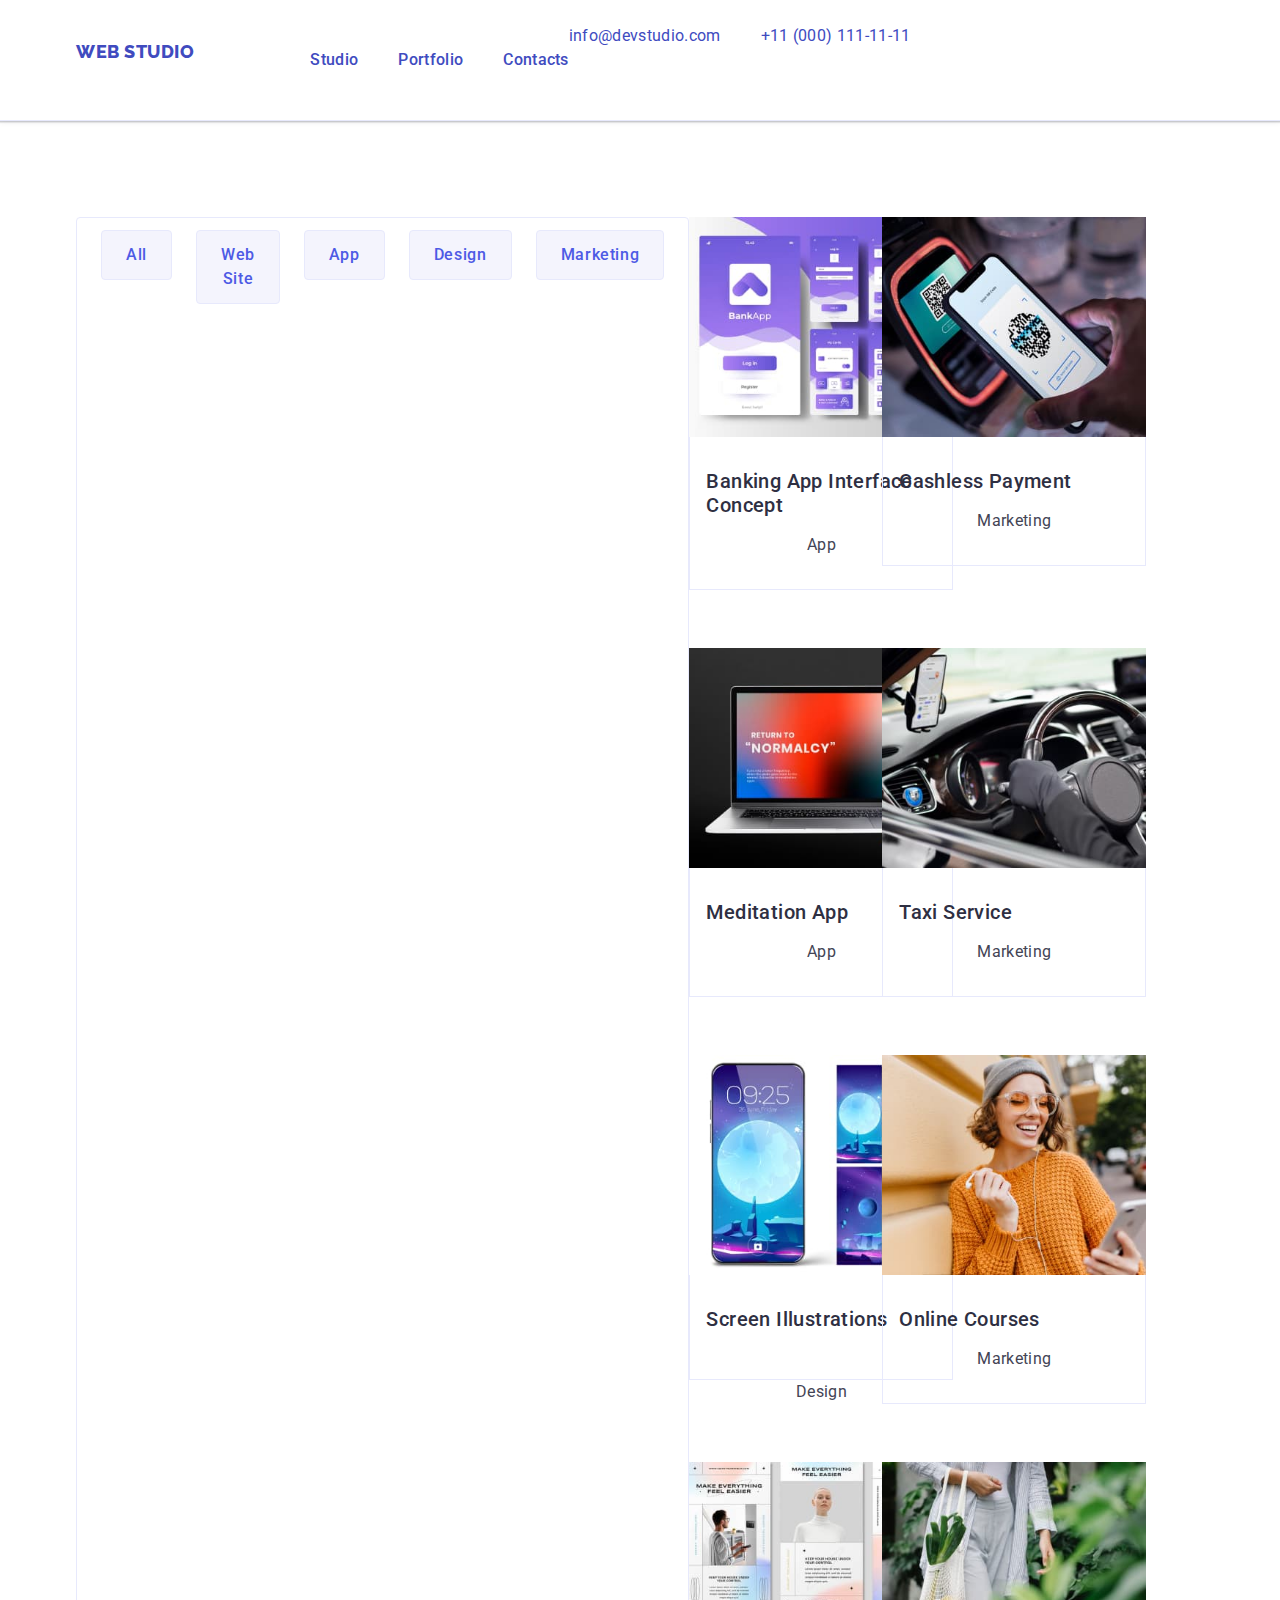
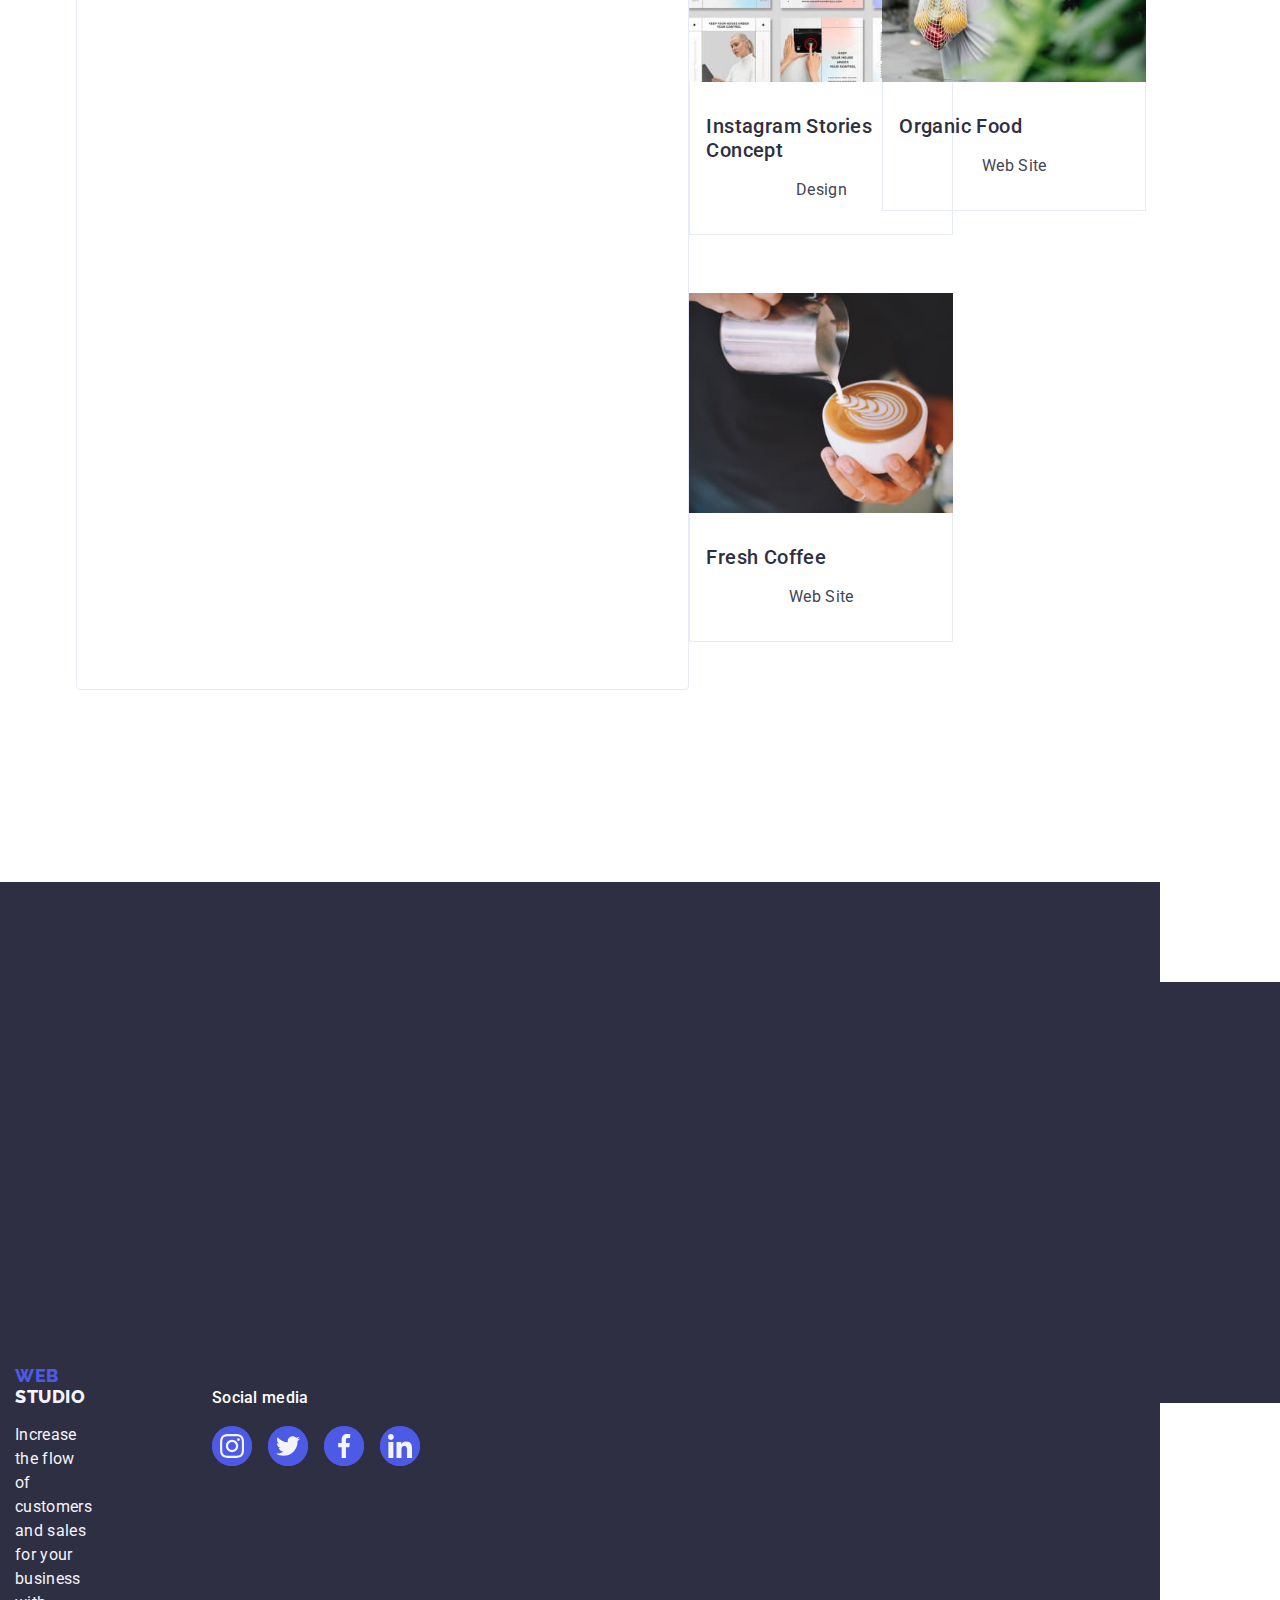
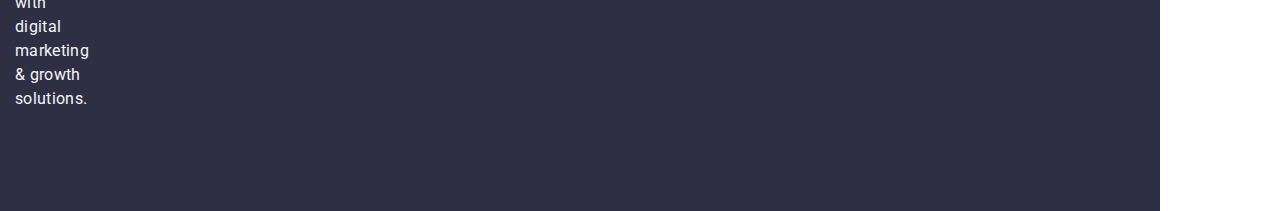
==== portfolio.html @ 8ca0eaad "save1" ====
<!DOCTYPE html>
<html lang="en">
  <head>
    <meta charset="UTF-8" />
    <meta name="viewport" content="width=device-width, initial-scale=1.0" />
    <link
      rel="stylesheet"
      href="https://cdnjs.cloudflare.com/ajax/libs/modern-normalize/2.0.0/modern-normalize.min.css"
      integrity="sha512-4xo8blKMVCiXpTaLzQSLSw3KFOVPWhm/TRtuPVc4WG6kUgjH6J03IBuG7JZPkcWMxJ5huwaBpOpnwYElP/m6wg=="
      crossorigin="anonymous"
      referrerpolicy="no-referrer"
    />
    <link rel="preconnect" href="https://fonts.googleapis.com" />
    <link rel="preconnect" href="https://fonts.gstatic.com" crossorigin />
    <link
      href="https://fonts.googleapis.com/css2?family=Raleway:wght@700&family=Roboto:wght@400;500;700;900&display=swap"
      rel="stylesheet"
    />
    <link rel="stylesheet" href="./css/styles.css" />
    <title>Portfolio</title>
  </head>
  <body>
    <header class="hero-header">
      <div class="container">
        <!-- Top line -->
        <!-- Menu nav -->
        <nav class="hero-link">
          <!-- Logo -->
          <a class="link logo logo-blue hero-top-line" href="./portfolio.html"
            >Web <span class="link logo-header">Studio</span></a
          >
          <ul class="list hero-link">
            <li><a class="link nav" href="./index.html">Studio</a></li>
            <li><a class="link nav" href="./portfolio.html">Portfolio</a></li>
            <li><a class="link nav" href="">Contacts</a></li>
          </ul>
        </nav>
        <!-- contacts -->
        <address class="font">
          <ul class="list hero-link">
            <li>
              <a class="link adress" href="mailto:info@devstudio.com"
                >info@devstudio.com</a
              >
            </li>
            <li>
              <a class="link adress" href="tel:+110001111111"
                >+11 (000) 111-11-11</a
              >
            </li>
          </ul>
        </address>
      </div>
    </header>

    <main>
      <section class="section-portfolio">
        <div class="container">
          <h1 class="title-web-studio visually-hidden">Portfolio</h1>
          <ul class="list buttons-list">
            <li>
              <button class="button" type="button">All</button>
            </li>
            <li>
              <button class="button" type="button">Web Site</button>
            </li>
            <li>
              <button class="button" type="button">App</button>
            </li>
            <li>
              <button class="button" type="button">Design</button>
            </li>
            <li>
              <button class="button" type="button">Marketing</button>
            </li>
          </ul>
          <ul class="list card-set">
            <!-- Row 1 -->
            <li class="item">
              <a href="" class="link portfolio-image">
                <div class="image-blue">
                  <img
                    class="portfolio-image"
                    src="./images/a1.jpg"
                    alt="projectcard1"
                    width="360"
                  />
                  <p class="blue-text">
                    14 Stylish and User-Friendly App Design Concepts · Task
                    Manager App · Calorie Tracker App · Exotic Fruit Ecommerce
                    App · Cloud Storage App
                  </p>
                </div>
                <div class="div-two">
                  <h2 class="title-two image-description">
                    Banking App Interface Concept
                  </h2>
                  <p class="p-body">App</p>
                </div>
              </a>
            </li>
            <li class="item">
              <a href="" class="link portfolio-image">
                <div class="image-blue">
                  <img
                    class="portfolio-image"
                    src="./images/a2.jpg"
                    alt="projectcard1"
                    width="360"
                  />
                  <p class="blue-text">
                    14 Stylish and User-Friendly App Design Concepts · Task
                    Manager App · Calorie Tracker App · Exotic Fruit Ecommerce
                    App · Cloud Storage App
                  </p>
                </div>
                <div class="div-two">
                  <h2 class="title-two image-description">Cashless Payment</h2>
                  <p class="p-body">Marketing</p>
                </div>
              </a>
            </li>
            <li class="item">
              <a href="" class="link portfolio-image">
                <div class="image-blue">
                  <img
                    class="portfolio-image"
                    src="./images/a3.jpg"
                    alt="projectcard1"
                    width="360"
                  />
                  <p class="blue-text">
                    14 Stylish and User-Friendly App Design Concepts · Task
                    Manager App · Calorie Tracker App · Exotic Fruit Ecommerce
                    App · Cloud Storage App
                  </p>
                </div>

                <div class="div-two">
                  <h2 class="title-two image-description">Meditation App</h2>
                  <p class="p-body">App</p>
                </div>
              </a>
            </li>
            <!-- Row 2 -->
            <li class="item">
              <a href="" class="link portfolio-image">
                <div class="image-blue">
                  <img
                    class="portfolio-image"
                    src="./images/a4.jpg"
                    alt="projectcard1"
                    width="360"
                  />
                  <p class="blue-text">
                    14 Stylish and User-Friendly App Design Concepts · Task
                    Manager App · Calorie Tracker App · Exotic Fruit Ecommerce
                    App · Cloud Storage App
                  </p>
                </div>
                <div class="div-two">
                  <h2 class="title-two image-description">Taxi Service</h2>
                  <p class="p-body">Marketing</p>
                </div>
              </a>
            </li>
            <li class="item">
              <a href="" class="link portfolio-image">
                <div class="image-blue">
                  <img
                    class="portfolio-image"
                    src="./images/a5.jpg"
                    alt="projectcard1"
                    width="360"
                  />
                  <p class="blue-text">
                    14 Stylish and User-Friendly App Design Concepts · Task
                    Manager App · Calorie Tracker App · Exotic Fruit Ecommerce
                    App · Cloud Storage App
                  </p>
                </div>
                <div class="div-two">
                  <h2 class="title-two image-description">
                    Screen Illustrations
                  </h2>
                </div>

                <p class="p-body">Design</p>
              </a>
            </li>
            <li class="item">
              <a href="" class="link portfolio-image">
                <div class="image-blue">
                  <img
                    class="portfolio-image"
                    src="./images/a6.jpg"
                    alt="projectcard1"
                    width="360"
                  />
                  <p class="blue-text">
                    14 Stylish and User-Friendly App Design Concepts · Task
                    Manager App · Calorie Tracker App · Exotic Fruit Ecommerce
                    App · Cloud Storage App
                  </p>
                </div>
                <div class="div-two">
                  <h2 class="title-two image-description">Online Courses</h2>
                  <p class="p-body">Marketing</p>
                </div>
              </a>
            </li>
            <!-- Row 3 -->
            <li class="item">
              <a href="" class="link portfolio-image">
                <div class="image-blue">
                  <img
                    class="portfolio-image"
                    src="./images/a7.jpg"
                    alt="projectcard1"
                    width="360"
                  />
                  <p class="blue-text">
                    14 Stylish and User-Friendly App Design Concepts · Task
                    Manager App · Calorie Tracker App · Exotic Fruit Ecommerce
                    App · Cloud Storage App
                  </p>
                </div>
                <div class="div-two">
                  <h2 class="title-two image-description">
                    Instagram Stories Concept
                  </h2>
                  <p class="p-body">Design</p>
                </div>
              </a>
            </li>
            <li class="item">
              <a href="" class="link portfolio-image">
                <div class="image-blue">
                  <img
                    class="portfolio-image"
                    src="./images/a8.jpg"
                    alt="projectcard1"
                    width="360"
                  />
                  <p class="blue-text">
                    14 Stylish and User-Friendly App Design Concepts · Task
                    Manager App · Calorie Tracker App · Exotic Fruit Ecommerce
                    App · Cloud Storage App
                  </p>
                </div>
                <div class="div-two">
                  <h2 class="title-two image-description">Organic Food</h2>
                  <p class="p-body">Web Site</p>
                </div>
              </a>
            </li>
            <li class="item">
              <a href="" class="link portfolio-image">
                <div class="image-blue">
                  <img
                    class="portfolio-image"
                    src="./images/a9.jpg"
                    alt="projectcard1"
                    width="360"
                  />
                  <p class="blue-text">
                    14 Stylish and User-Friendly App Design Concepts · Task
                    Manager App · Calorie Tracker App · Exotic Fruit Ecommerce
                    App · Cloud Storage App
                  </p>
                </div>
                <div class="div-two">
                  <h2 class="title-two image-description">Fresh Coffee</h2>
                  <p class="p-body">Web Site</p>
                </div>
              </a>
            </li>
          </ul>
        </div>
      </section>
    </main>
    <footer class="footer footer-container">
      <div class="container footer-container">
        <div class="div-footer">
          <a class="link logo logo-blue link-footer" href="./portfolio.html"
            >Web <span class="logo-header-footer">Studio</span></a
          >
          <p class="p-footer">
            Increase the flow of customers and sales for your business with
            digital marketing & growth solutions.
          </p>
        </div>
        <div>
          <p class="social-media">Social media</p>
          <ul class="ul-svg list footer-list">
            <li class="li-svg link">
              <a href="" class="footer-icon">
                <svg class="svg-icons-section-four" width="24" height="24">
                  <use href="./images/icons.svg#instagram2"></use>
                </svg>
              </a>
            </li>
            <li class="li-svg link">
              <a href="" class="footer-icon">
                <svg class="svg-icons-section-four" width="24" height="24">
                  <use href="./images/icons.svg#twitter1"></use>
                </svg>
              </a>
            </li>
            <li class="li-svg link">
              <a href="" class="footer-icon">
                <svg class="svg-icons-section-four" width="24" height="24">
                  <use href="./images/icons.svg#facebook1"></use>
                </svg>
              </a>
            </li>
            <li class="li-svg link">
              <a href="" class="footer-icon">
                <svg class="svg-icons-section-four" width="24" height="24">
                  <use href="./images/icons.svg#linkedin1"></use>
                </svg>
              </a>
            </li>
          </ul>
        </div>
        <img
          class="section-three-img"
          src="./images/darkbg.jpg"
          alt="darkbg"
          width="1440"
        />
      </div>
    </footer>
  </body>
</html>
---- css/styles.css ----
:root {
  --color-text: #4d5ae5;
  --color-light: #f4f4fd;
  --color-titles-body: #2e2f42;
  --color-p-body: #434455;
  --white-color: #ffffffff;
  --icons-color: #8e8f99;
}

*{
  margin: 0;
}
*,
*::before{
  box-sizing: border-box;
}

*::after{
  box-sizing: border-box;
  content: '';
  position: absolute;
  left: 0;
  bottom: -1px;
  height: 4px;
  background-color: #404bbf;
  border-radius: 2px;
}

/* global */
body {
  font-family: "Roboto", sans-serif;
  color: var(--color-p-body);
  background-color: var(--white-color);
}
*{
  margin: 0;
}
*,
*::before,
*::after {
  box-sizing: border-box;
}
/* classes */
.list {
  list-style: none;
  display: flex;
  padding: 0;
}
.link {
  text-decoration: none;
}

.link:hover
{
    color: #404bbf;
}

.link:focus
{
    color: #404bbf;
}

.logo {
  font-family: "Raleway", sans-serif;
  font-size: 18px;
  font-style: normal;
  font-weight: 800;
  line-height: 116.667%;
  letter-spacing: 0.54px;
  text-transform: uppercase;
  line-height: 1.17;
  display:inline-block;
  margin-bottom: 16px;
  position:relative;
  color: #404bbf;
}

.logo-header {
  color: var(--color-titles-body);
}
.logo-blue {
  color: var(--color-text);
  position: relative;
  transition: color 250ms cubic-bezier(0.4, 0, 0.2, 1);
}

.logo-header-footer {
  color: var(--color-light);
}

.nav {
  color: var(--color-titles-body);
  font-family: Roboto;
  font-size: 16px;
  font-style: normal;
  font-weight: 500;
  line-height: 150%;
  letter-spacing: 0.32px;
  padding:24px 0
}
.font {
  font-style: normal;
}

.adress{
  color: var(--color-p-body);
  font-family: Roboto;
  font-size: 16px;
  font-style: normal;
  font-weight: 400;
  line-height: 150%;
  letter-spacing: 0.32px;
  transition: color 250ms cubic-bezier(0.4, 0, 0.2, 1);
}
.button {
  color: var(--color-text);
  font-family: "Roboto", sans-serif;
  background-color: var(--color-light);
  cursor: pointer;
  letter-spacing: 0.04em;
  line-height: 1.5;
  font-size: 16px;
  font-weight: 500;
  display:flex;
  justify-content: center;
  padding: 12px 24px;
  margin-bottom: 72px;
  border: 1px solid #e7e9fc;
  border-radius: 4px;
  gap: 24px;
  transition: color 250ms cubic-bezier(0.4, 0, 0.2, 1),
    background-color 250ms cubic-bezier(0.4, 0, 0.2, 1),
    border-color 250ms cubic-bezier(0.4, 0, 0.2, 1),
    box-shadow 250ms cubic-bezier(0.4, 0, 0.2, 1);
}
.button:last-child{
  margin-bottom: 72px;
}
.button:hover{
  color: #ffffffff;
  background-color: #404bbf;
  border: 1px solid transparent;
  box-shadow: 0px 3px 1px rgba(0, 0, 0, 0.1), 0px 2px 1px rgba(0, 0, 0, 0.08), 0px 2px 2px rgba(0, 0, 0, 0.12);
}
.button:focus{
  color: #ffffffff;
  background-color: #404bbf;
  border: 1px solid transparent;
  box-shadow: 0px 3px 1px rgba(0, 0, 0, 0.1), 0px 2px 1px rgba(0, 0, 0, 0.08), 0px 2px 2px rgba(0, 0, 0, 0.12);
}

.order-service-button
{
font-family: "Roboto", sans-serif;
color: #FFF;
font-size: 16px;
font-style: normal;
font-weight: 500;
line-height: 150%;
letter-spacing: 0.64px;
background: var(--color-text);
cursor: pointer;
transition: background-color 250ms cubic-bezier(0.4, 0, 0.2, 1);
}
.order-service-button:hover,
:focus
{
color: background-color: #404bbf;
background-color: #404bbf;
}

.section-dark{ 
  background-image: linear-gradient(rgba(46, 47, 66, 0.7), rgba(46, 47, 66, 0.7)), url(../images/people-office.jpg);
  background-size:cover;
  background-repeat:no-repeat;
  margin-inline:auto;
}

.title-three {
  background-color: #ffffffff;
  color: var(--color-titles-body);
  font-size: 20px;
  font-style: normal;
  font-weight: 500;
  line-height: 120%;
  letter-spacing: 0.4px;
  text-align: center;
  margin-bottom: 8px;
}
.title-two{
color: var(--color-titles-body);
font-size: 20px;
font-style: normal;
font-weight: 500;
line-height: 120%;
letter-spacing: 0.4px;
margin-bottom:8px;
}

.section-light
{
background-color: var(--color-light);
}

.title-web-studio
{
color: #FFF;
text-align: center;
font-size: 56px;
font-style: normal;
font-weight: 700;
line-height: 107.143%;
letter-spacing: 1.12px;
padding: 60px 56px;
align-items: center;
justify-content: center;
max-width:496px;
}

.subtitle-web-studio-blue
{
 color: var(--color-titles-body);
background-color: #ffffffff;
text-align: center;
font-size: 36px;
font-style: normal;
font-weight: 700;
line-height: 111.111%;
letter-spacing: 0.72px;
text-transform: capitalize;
line-height: 1.11;
margin-bottom:72px;
}

.p-body {
  color: var(--color-p-body);
  font-size: 16px;
  font-style: normal;
  font-weight: 400;
  line-height: 150%;
  letter-spacing: 0.32px;
  text-align: center;
}
.p-footer {
  color: var(--color-light);
  font-family: Roboto;
  font-size: 16px;
  font-style: normal;
  font-weight: 400;
  line-height: 150%;
  letter-spacing: 0.32px;
}
.footer {
  background-color: var(--color-titles-body);
  padding:100px 0;
}

.team-member {
  background-color: #ffffffff;
  width: calc((100% - 72px) / 4);
  width:100%;
  min-width:264px;
  border-radius: 0px 0px 4px 4px;
  display:block;
   box-shadow: 0px 1px 6px rgba(46, 47, 66, 0.08), 0px 1px 1px rgba(46, 47, 66, 0.16), 0px 2px 1px rgba(46, 47, 66, 0.08);
}
.team-member-list {
  background-color: #ffffffff;
  width: calc((100% - 72px) / 4);
  width: 100%;
  min-width: 264px;
  border-radius: 0px 0px 4px 4px;
  display: block;
  box-shadow: 0px 1px 6px rgba(46, 47, 66, 0.08), 0px 1px 1px rgba(46, 47, 66, 0.16), 0px 2px 1px rgba(46, 47, 66, 0.08);
  width: 100%;
  height: 100%;
  transition: background-color 250ms cubic-bezier(0.4, 0, 0.2, 1);
}

.background-white {
    background-color: #ffffffff;
}

/* flexbox */
.container{
  width: 1158px;
  margin:0 auto;
  padding: 0 15px;
  display:flex;

}
.hero-header{
  justify-content: space-between;
  border-bottom:1px solid #e7e9fc;
  box-shadow: 0px 2px 1px rgba(46, 47, 66, 0.08), 0px 1px 1px rgba(46, 47, 66, 0.16), 0px 1px 6px rgba(46, 47, 66, 0.08);
}
.hero-link{
  display:flex;
  gap: 40px;
  align-items:center;
  padding: 24px 0;
  position: relative;
  color: #404bbf;
  transition: color 250ms cubic-bezier(0.4, 0, 0.2, 1);
}
.hero-top-line{
  margin-right:76px;
  padding:25,5px 1169px 25,5px 156px;
  justify-content:flex-start;
}
.hero-section-one{
 max-width: 1440px;
height: 600px;
top: 72px;
padding: 188px 0;
}
.hero-section-button{
  display: block;
  padding: 16px 32px;
  gap: 10px;
  min-width: 169px;
  height:56px;
  border:none;
  border-radius:4px;
  background-color : 250ms cubic-bezier(0.4, 0, 0.2, 1);
}
.hero-section-two{
  padding:120px 0;
  display:flex;
  justify-content: flex-start;
  gap:24px;
}
.visually-hidden {
  position: absolute;
  width: 1px;
  height: 1px;
  margin: -1px;
  border: 0;
  padding: 0;
  
  white-space: nowrap;
  clip-path: inset(100%);
  clip: rect(0 0 0 0);
  overflow: hidden;
}
.hero-section-three{
  display:flex;
  padding-bottom: 120px;
  gap: 24px;
}
.hero-footer{
  padding:100px 1020px 100px 156px;
}
.image-description{
  padding-bottom:8px;
}
.card-set {
  display: flex;
  flex-wrap: wrap;
  column-gap: 24px;
  row-gap:48px;
  margin-left:-10px;
  margin-top:-10px;

}

.card-set li:hover .portfolio-image .blue-text{
  transform: translateY(0%);
}

.card-set li:focus .portfolio-image .blue-text{
  transform: translateY(0%);
}
.item {
  display:block;
  margin-left: 10px;
  margin-top: 10px;
  width: calc((100% - 48px) / 3);
}
.card-set:last-child{
  padding-bottom:120px;
}
.images{
  display:block;
}
.space-title-paragraf{
  width: 100%;
  min-width: 264px;
}
.div{
  padding:32px 0;
}
.div-two{
  padding:32px 16px;
  border: 1px solid #e7e9fc;
  border-top:none;
}
.link-footer{
  display:inline-block;
  margin-bottom: 16px;
}
.section-one{
  padding:188px 0;
  max-width:1440px;
  background-position: center;
}
.section-two{
  padding: 120px 0;
}
.section-three{
  padding-bottom:120px;
}
.section-four{
  padding: 120px 0;
}
.section-portfolio{
  padding-top: 96px;
  padding-bottom:120px;
}
.section-three-img{
  display: block;
  width: calc((100% - 48px) / 3);
  width: 100%;
  min-width: 264;
}
.buttons-list{
  display:flex;
  justify-content:center;
  gap:24px;
  margin-bottom: 72px;
  padding:12px 24px;
  border-radius: 4px;
  border: 1px solid #e7e9fc;
}
.portfolio-image {
  display: block;
  width: calc((100% - 48px) / 3);
  width: 100%;
  min-width: 264px;
  transition: box-shadow 250ms cubic-bezier(0.4, 0, 0.2, 1);
}
.link.portfolio-image:focus .blue-text,
.link.portfolio-image:hover .blue-text {
  transform: translateY(0%);
}

.portfolio-image:hover,
:focus{
  transform: translateY(0%);
  box-shadow: 0px 1px 6px rgba(46, 47, 66, 0.08), 0px 1px 1px rgba(46, 47, 66, 0.16), 0px 2px 1px rgba(46, 47, 66, 0.08);
}
.footer-container{
  display: inline-block;
  display: flex;
  align-items: baseline;
  margin-right:120px;
}

.ul-svg{
  display:flex;
  gap : 24px;
  justify-content: center;
}
.li-svg{
  fill: var(--color-light);
  background-color: var(--color-text);
  display:flex;
  width: 40px;
  height: 40px;
  justify-content: center;
  align-items: center;
  border-radius: 50%;
  gap:16px;
  transition: background-color 250ms cubic-bezier(0.4, 0, 0.2, 1);
}
.li-svg:hover,:focus{
  background-color:#404bbf ;
}
.customers{
  padding-top: 120px;
  padding-bottom: 120px;
  display: flex;
  justify-content: center;
  align-items: center;
  height: 100%;
}
.customers-list{
  display: flex;
  gap: 24px;
  list-style-type: none;
  padding: 0;
}
.icons-style{
  fill: var(--icons-color);
  display: flex;
  width: 168px;
  height: 88px;
  align-items: center;
  justify-content: center;
  color: var(--icons-color);
}
.icons-style:hover,
:focus
{
  border-color: #404bbf;
  color: #404bbf;
}
.social_media_section{
font-size: 16px;
font-family: "Roboto";
font-weight: 500;
line-height: 24px;
letter-spacing: 2%;
}
.customers-title{
  display: flex;
  align-items: center;
  justify-content: center;
  font-size:36px;
  line-height:1.11;
  color:var(--color-titles-body);
  margin-bottom:72px;
}
.footer-icon{
  fill: var(--color-light);
  background-color: var(--color-text);
  display: flex;
  width: 40px;
  height: 40px;
  align-items: center;
  justify-content: center;
  border-radius: 50%;
  transition: background-color 250ms cubic-bezier(0.4, 0, 0.2, 1);
}

.footer-icon:hover
{

  background-color: #31d0aa;
}

.footer-icon:focus
{

  background-color: #31d0aa;
}
.div-footer{
  margin-right: 120px;
}
.div-icon{
  display:flex;
  align-items: center;
  justify-content: center;
  height: 112px;
  background-color: var(--color-light);
  border-radius: 4px;
  margin-bottom: 8px;
}
.svg-section-five{
display: flex;
width: 100%;
height: 100%;
border-radius: 50%;
align-items: center;
border-radius: 4px;
border: 1px solid var(--icons-color);
color: var(--icons-color);
justify-content: center;
transition: border-color 250ms cubic-bezier(0.4, 0, 0.2, 1), color 250ms cubic-bezier(0.4, 0, 0.2, 1);
}
.svg-section-five:hover
{
  color: #404bbf;
  border-color: #404bbf;
}

.svg-section-five:focus
{
  color: #404bbf;
  border-color: #404bbf;
}
.svg-icons{
  fill: currentColor;
}
.social-media{
  font-weight:500;
  line-height: 1.5;
  letter-spacing: 0.02em;
  color:var(--white-color);
  margin-bottom:16px;
}
.svg-icons-section-four{
  fill: var(--color-light);
}
.footer-list{
  gap: 16px;
}
.is-hidden{
  visibility: hidden;
  opacity: 0;
  pointer-events: none;
}
.modal-window{
   position: fixed;
  top: 0;
  left: 0;
  width: 100%;
  height: 100%;
  background-color: rgba(46, 47, 66, 0.4);
  transition: opacity 250ms cubic-bezier(0.4, 0, 0.2, 1), visibility 250ms cubic-bezier(0.4, 0, 0.2, 1);
}
.modal-white {
  position: absolute;
  top: 50%;
  left: 50%;
  transform: translate(-50%, -50%) scale(1);
  width: 408px;
  min-height: 584px;
  background-color: #fcfcfc;
  box-shadow: 0px 1px 1px rgba(0, 0, 0, 0.14), 0px 1px 3px rgba(0, 0, 0, 0.12), 0px 2px 1px rgba(0, 0, 0, 0.2);
  border-radius: 4px;
  transition: transform 250ms cubic-bezier(0.4, 0, 0.2, 1);
}
.button-modal-window {
  position: absolute;
  top: 24px;
  right: 24px;
  width: 24px;
  height: 24px;
  border-radius: 50%;
  display: flex;
  align-items: center;
  justify-content: center;
  background-color: #e7e9fc;
  border: 1px solid rgba(0, 0, 0, 0.1);
  padding: 0;
  cursor: pointer;
  transition: background-color 250ms cubic-bezier(0.4, 0, 0.2, 1), border 250ms cubic-bezier(0.4, 0, 0.2, 1);
}
.button-modal-window:hover,
.button-modal-window:focus 
{
  background-color: #404bbf;
  border: none;
  fill: #ffffff;
}
.svg-modal-button {
  transition: fill 250ms cubic-bezier(0.4, 0, 0.2, 1);
}
.svg-modal-button:hover,
.svg-modal-button:focus 
{
  background-color: #404bbf;
  border: none;
  fill: #ffffff;
}
.image-blue{
  position: relative;
  overflow: hidden;
}
.blue-text{
  position: absolute;
  top: 0;
  font-size: 16px;
  line-height: 1.5;
  letter-spacing: 0.02em;
  color: var(--color-light);
  padding: 40px 32px;
  background-color: var(--color-text);
  height: 100%;
  width: 100%;
  transform: translateY(100%);
  transition: transform 250ms cubic-bezier(0.4, 0, 0.2, 1);
}
.hero-link .link:first-child {
  position: relative;
  color: #404bbf;
  transition: color 250ms cubic-bezier(0.4, 0, 0.2, 1);
}
::placeholder{
font-family: Roboto;
font-size: 12px;
font-weight: 400;
line-height: 24px;
letter-spacing: 0.04em;
text-align: left;
}
.modal-window-title{
font-family: Roboto;
font-size: 16px;
font-weight: 500;
line-height: 24px;
letter-spacing: 0.02em;
text-align: center;
}
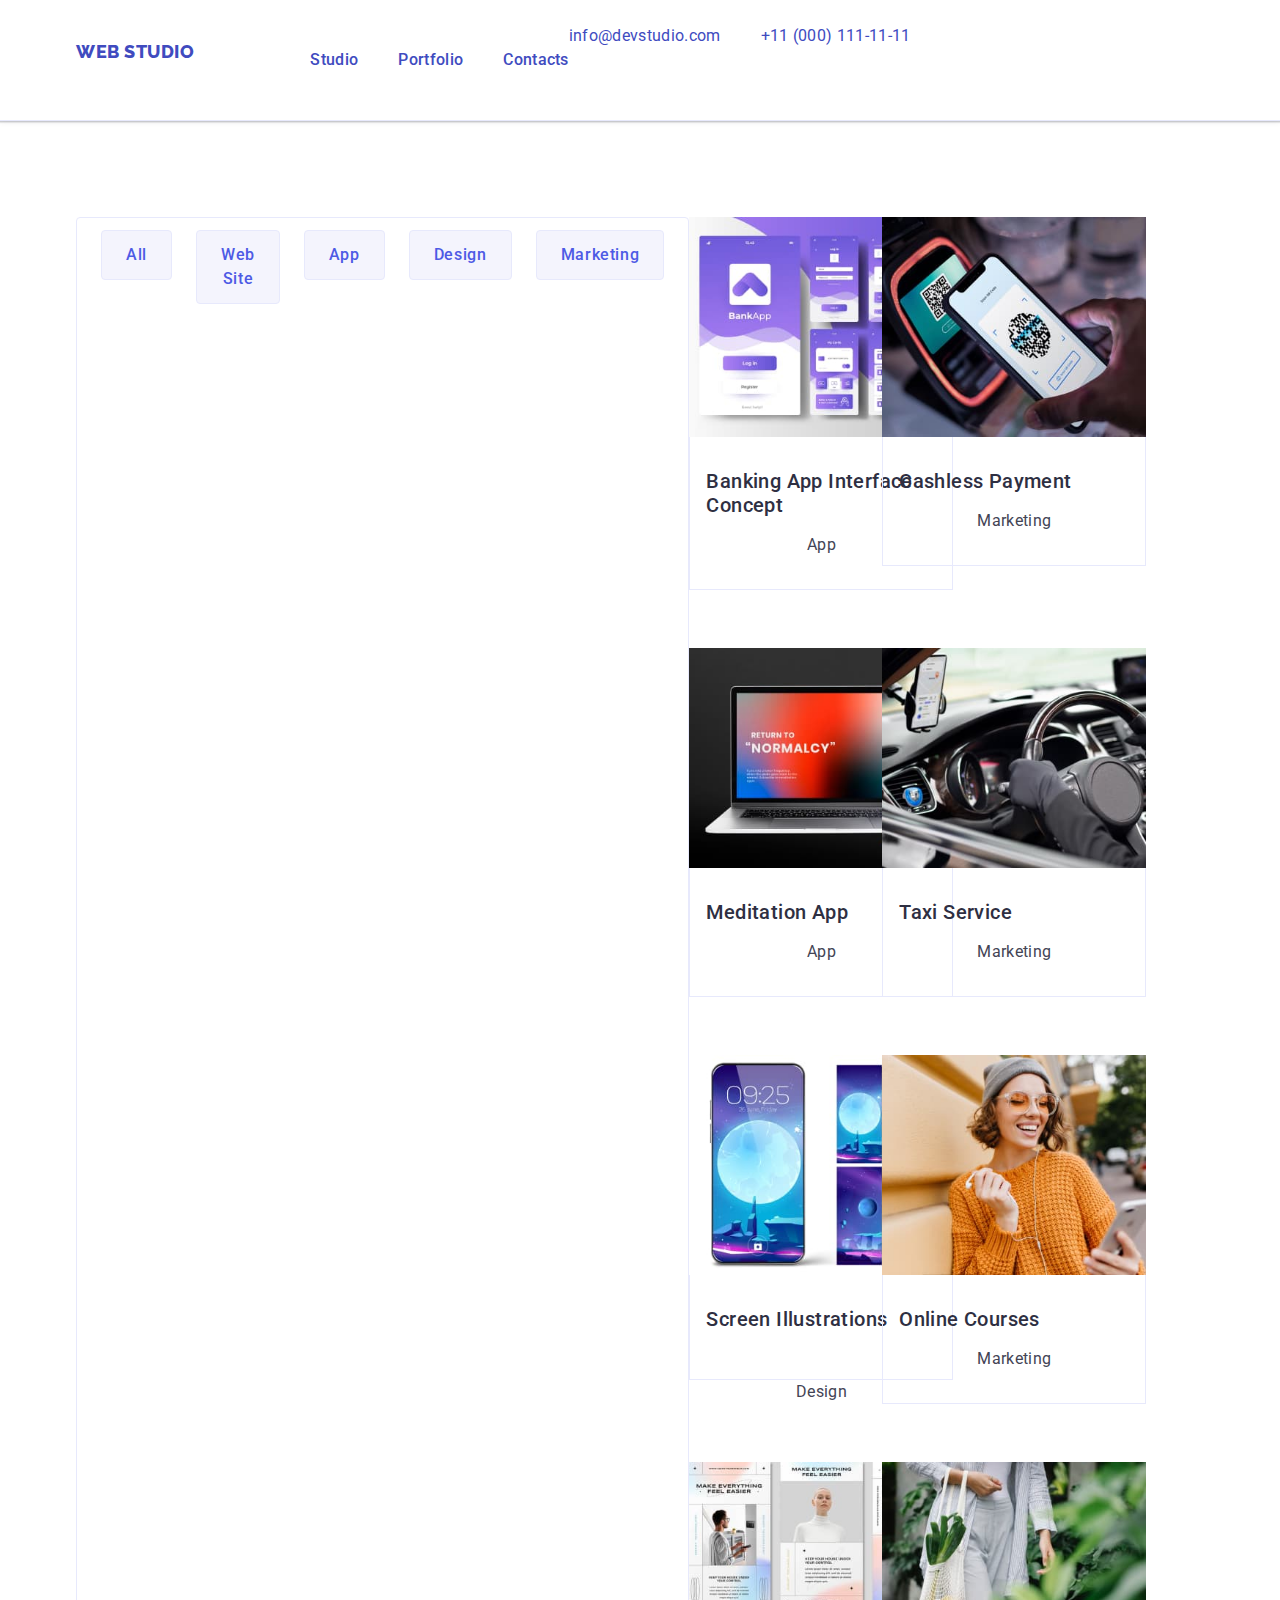
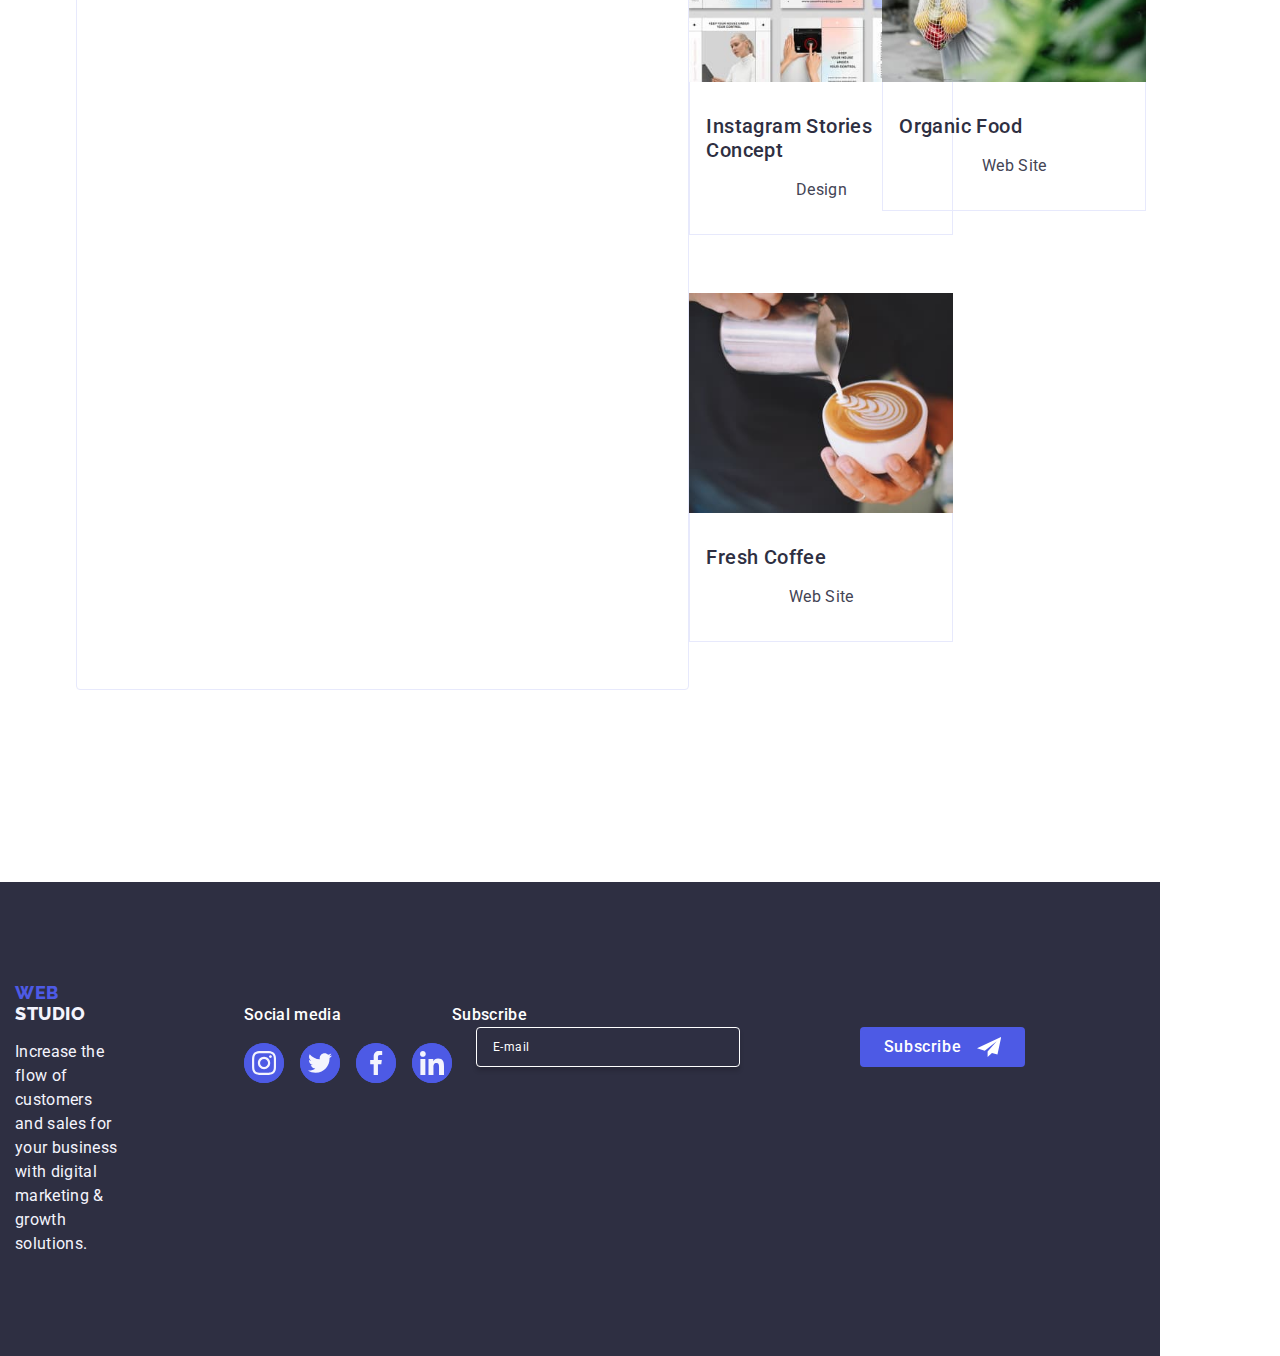
==== commit 2790b73b: "footer test" ====
--- a/portfolio.html
+++ b/portfolio.html
@@ -279,10 +279,10 @@
         </div>
       </section>
     </main>
-    <footer class="footer footer-container">
+    <footer class="footer-container footer">
       <div class="container footer-container">
         <div class="div-footer">
-          <a class="link logo logo-blue link-footer" href="./portfolio.html"
+          <a class="link logo logo-blue link-footer" href="./index.html"
             >Web <span class="logo-header-footer">Studio</span></a
           >
           <p class="p-footer">
@@ -323,12 +323,25 @@
             </li>
           </ul>
         </div>
-        <img
-          class="section-three-img"
-          src="./images/darkbg.jpg"
-          alt="darkbg"
-          width="1440"
-        />
+        <div>
+          <p class="subscribe-paragraf">Subscribe</p>
+          <form autocomplete="on" name="footer-form" class="footer-form">
+            <label class="social_media_section">
+              <input
+                type="email"
+                name="email"
+                placeholder="E-mail"
+                class="input-footer"
+              />
+            </label>
+            <button type="submit" class="button-form-footer">
+              Subscribe
+              <svg width="24" height="24" class="svg-form-footer">
+                <use href="./images/icons.svg#iconsend"></use>
+              </svg>
+            </button>
+          </form>
+        </div>
       </div>
     </footer>
   </body>
--- a/css/styles.css
+++ b/css/styles.css
@@ -684,6 +684,7 @@
 line-height: 24px;
 letter-spacing: 0.04em;
 text-align: left;
+color:#ffffff;
 }
 .modal-window-title{
 font-family: Roboto;
@@ -692,4 +693,61 @@
 line-height: 24px;
 letter-spacing: 0.02em;
 text-align: center;
-}+}
+label {
+  display: flex;
+  flex-direction: column;
+  width: 360px;
+  height: 58px;
+  top: 18px;
+  border-radius: 4px;
+  border: 1px;
+  margin-left: 24px;
+}
+.subscribe-paragraf{
+font-family: Roboto;
+font-size: 16px;
+font-weight: 500;
+line-height: 24px;
+letter-spacing: 0.02em;
+color:#ffffff;
+}
+.footer-form{
+  display:flex;
+  gap:24px;
+}
+.input-footer{
+  width:264px;
+  height:40px;
+  border: 1px solid #ffffff;
+  background-color:transparent;
+  font-size:12px;
+  line-height:1.5;
+  letter-spacing: 0.04em;
+  padding-left: 16px;
+  box-shadow: 0px 4px 4px 0px rgba(0, 0, 0, 0.15);
+  border-radius:4px;
+  color:#ffffff;
+}
+.button-form-footer{
+  min-width: 165px;
+  height: 40px;
+  display:flex;
+  justify-content: center;
+  align-items: center;
+  font-family: "Roboto";
+  font-size: 16px;
+  font-weight: 500;
+  line-height: 1.5;
+  letter-spacing: 0.04em;
+  color:#ffffff;
+  cursor: pointer;
+  background-color: #4d5ae5;
+  border: none;
+  border-radius: 4px;
+}
+.svg-form-footer{
+  margin-left:16px;
+}
+
+
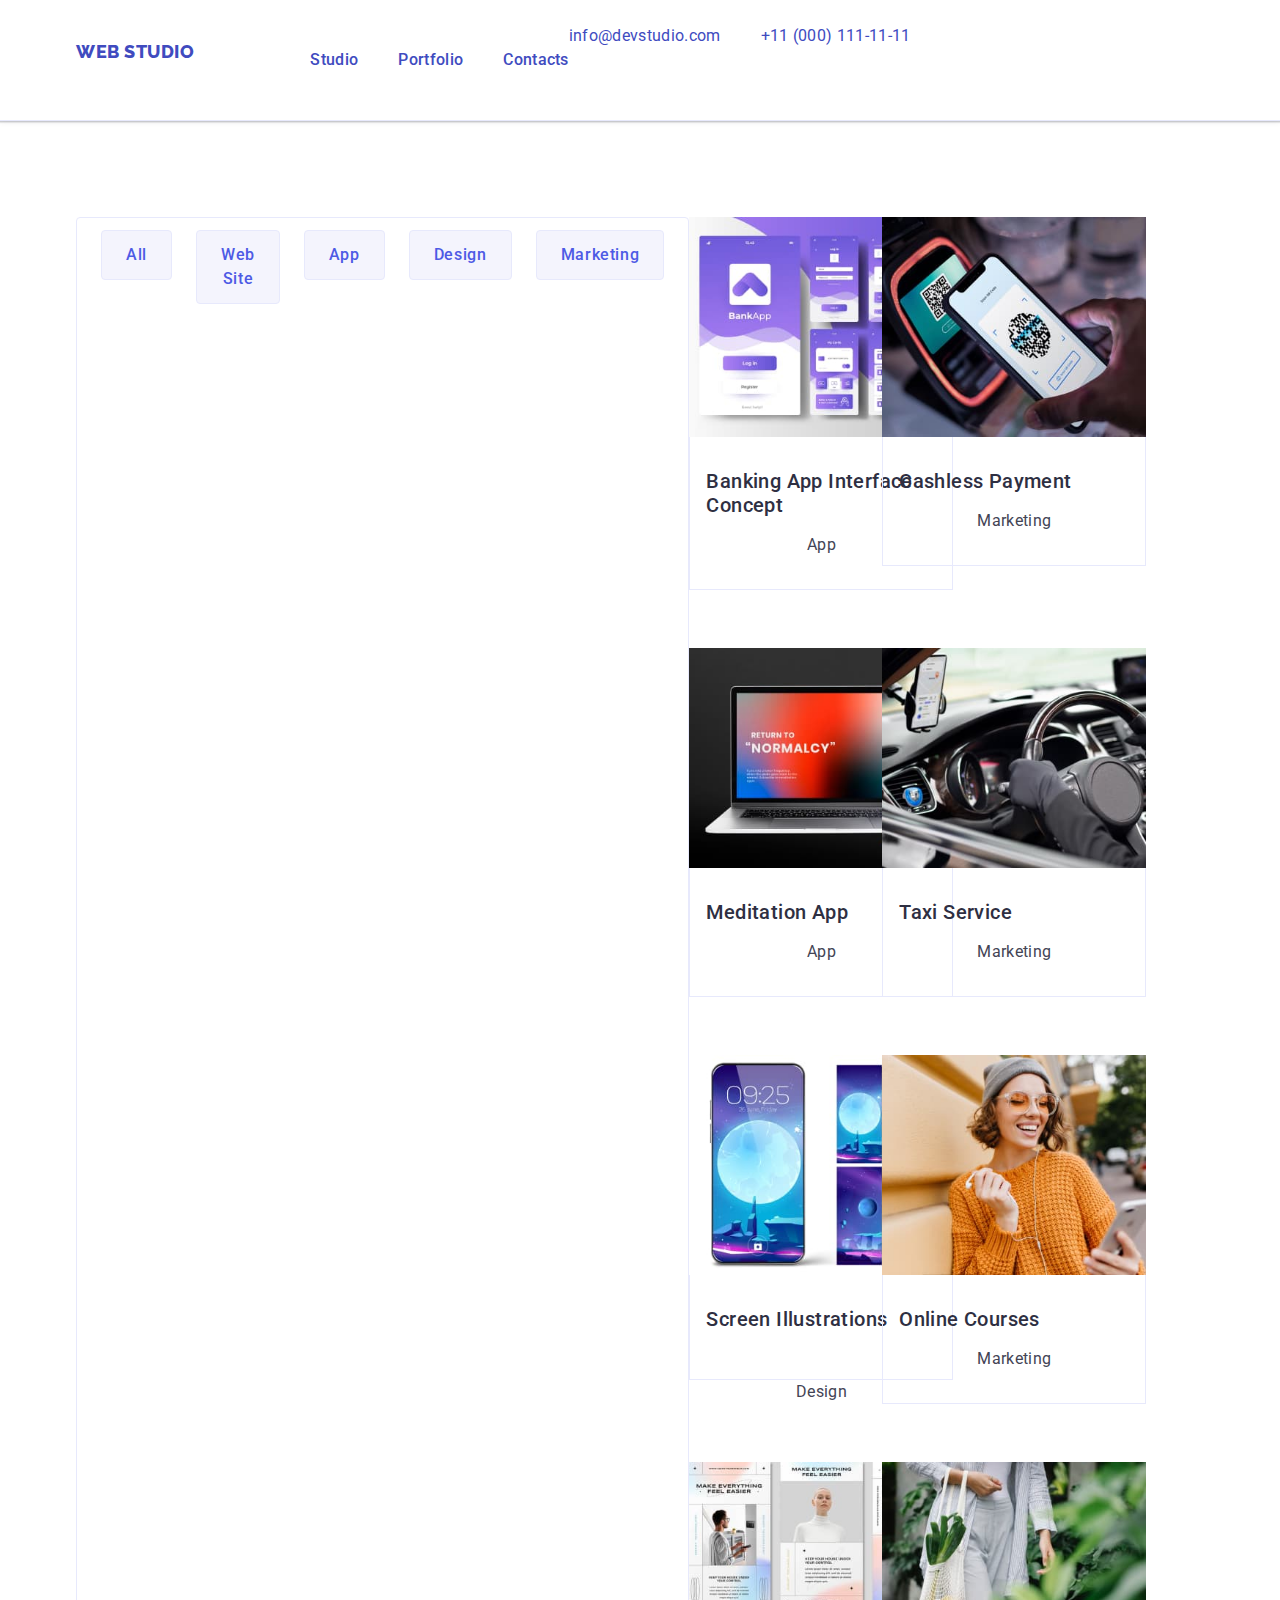
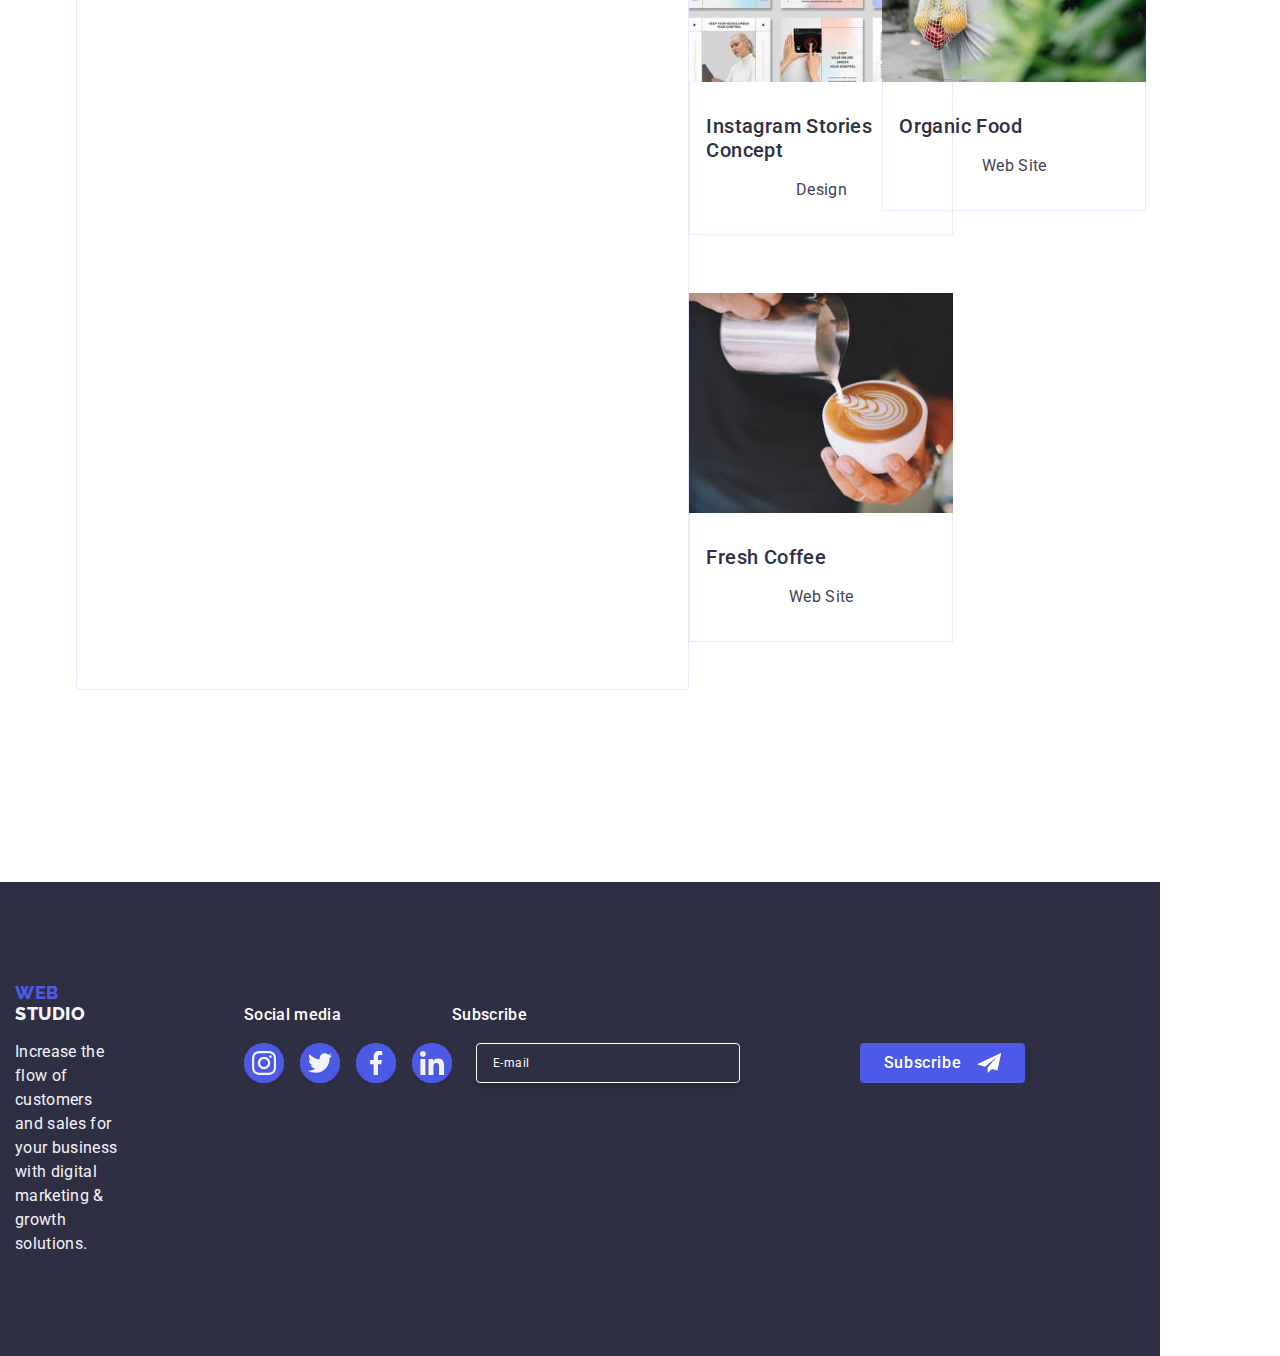
==== commit e793e0a1: ":pray:" ====
--- a/portfolio.html
+++ b/portfolio.html
@@ -323,7 +323,7 @@
             </li>
           </ul>
         </div>
-        <div>
+        <div class="form-div">
           <p class="subscribe-paragraf">Subscribe</p>
           <form autocomplete="on" name="footer-form" class="footer-form">
             <label class="social_media_section">
--- a/css/styles.css
+++ b/css/styles.css
@@ -620,6 +620,7 @@
   box-shadow: 0px 1px 1px rgba(0, 0, 0, 0.14), 0px 1px 3px rgba(0, 0, 0, 0.12), 0px 2px 1px rgba(0, 0, 0, 0.2);
   border-radius: 4px;
   transition: transform 250ms cubic-bezier(0.4, 0, 0.2, 1);
+  padding: 72px 24px 24px 24px;
 }
 .button-modal-window {
   position: absolute;
@@ -693,6 +694,8 @@
 line-height: 24px;
 letter-spacing: 0.02em;
 text-align: center;
+color: #2e2f42;
+margin-bottom: 16px;
 }
 label {
   display: flex;
@@ -711,6 +714,7 @@
 line-height: 24px;
 letter-spacing: 0.02em;
 color:#ffffff;
+margin-bottom: 16px;
 }
 .footer-form{
   display:flex;
@@ -735,7 +739,7 @@
   display:flex;
   justify-content: center;
   align-items: center;
-  font-family: "Roboto";
+  font-family: "Roboto",sans-serif;
   font-size: 16px;
   font-weight: 500;
   line-height: 1.5;
@@ -749,5 +753,105 @@
 .svg-form-footer{
   margin-left:16px;
 }
-
-
+.modal-div{
+  margin-bottom: 8px;
+}
+.label-modal{
+  font-size :12px;
+  line-height: 1.17;
+  letter-spacing: 0.04em;
+  color: #8e8f99;
+  display:block;
+  margin-bottom:4px;
+}
+.div-input{
+  position:relative;
+}
+.input.modal{
+  width:100%;
+  height:40px;
+  border:1px solid rgba(46,47,66,0.4);
+  border-radius:4px;
+  background-color: transparent;
+  padding-left: 38px;
+  outline: transparent;
+  transition: border-color 250ms cubic-bezier(0.4, 0, 0, 0.2, 1);
+}
+.input.modal:focus{
+  border-color:#4D5AE5;
+}
+.svg-modal{
+  position:absolute;
+  left:16px;
+  top:50%;
+  transform: translateY(-50%);
+  transition: fill 250ms cubic-bezier(0.4, 0, 0.2, 1);
+}
+.svg-labels-modal:focus{
+  fill: #4D5AE5;
+}
+.text-area{
+  width:100%;
+  height: 120px;
+  font-size:12px;
+  line-height: 1.17;
+  letter-spacing: 0.04em;
+  color: rgba(46, 47, 66, 0.4);
+  border: 1px solid rgba(46, 47, 66, 0.4);
+  border-radius: 4px;
+  background-color: transparent;
+  padding: 8px 16px;
+  outline: transparent;
+  resize: none;
+  transition: fill 250ms cubic-bezier(0.4, 0, 0.2, 1);
+}
+.text-area:focus{
+  border-color:#4D5AE5;
+}
+.text-area-div{
+  margin-bottom:24px;
+}
+.label-checkbox{
+  display:block;
+  font-size: 12px;
+  line-height: 1.17;
+  letter-spacing: 0.04em;
+  color:#8e8f99;
+}
+.modal-span{
+  width: 16px;
+  height:16px;
+   border: 1px solid rgba(46, 47, 66, 0.4);
+  border-radius: 2px;
+  transition: background-color 250ms cubic-bezier(0.4, 0, 0.2, 1),
+    border 250ms cubic-bezier(0.4, 0, 0.2, 1),
+    fill 250ms cubic-bezier(0.4, 0, 0.2, 1);
+  display: inline-flex;
+  align-items: center;
+  justify-content: center;
+  fill: transparent;
+}
+#user-privacy:checked + .label-modal .modal-span {
+  background-color: var(--background-color-checked, #404bbf);
+  border: none;
+  fill: var(--icon-color-checked, #F4F4FD);
+}
+.privacy-policy{
+  color:#4d5ae5;
+}
+.button-form-modal{
+  color: #ffffff;
+  font-family: "Roboto", sans-serif;
+  background-color: #4D5AE5;
+  cursor: pointer;
+  letter-spacing: 0.04em;
+  line-height: 1.5;
+  font-size: 16px;
+  font-weight: 500;
+  border-radius: 4px;
+  display: block;
+  min-width: 169px;
+  height: 56px;
+  border: none;
+  transition: background-color 250ms cubic-bezier(0.4, 0, 0.2, 1);
+}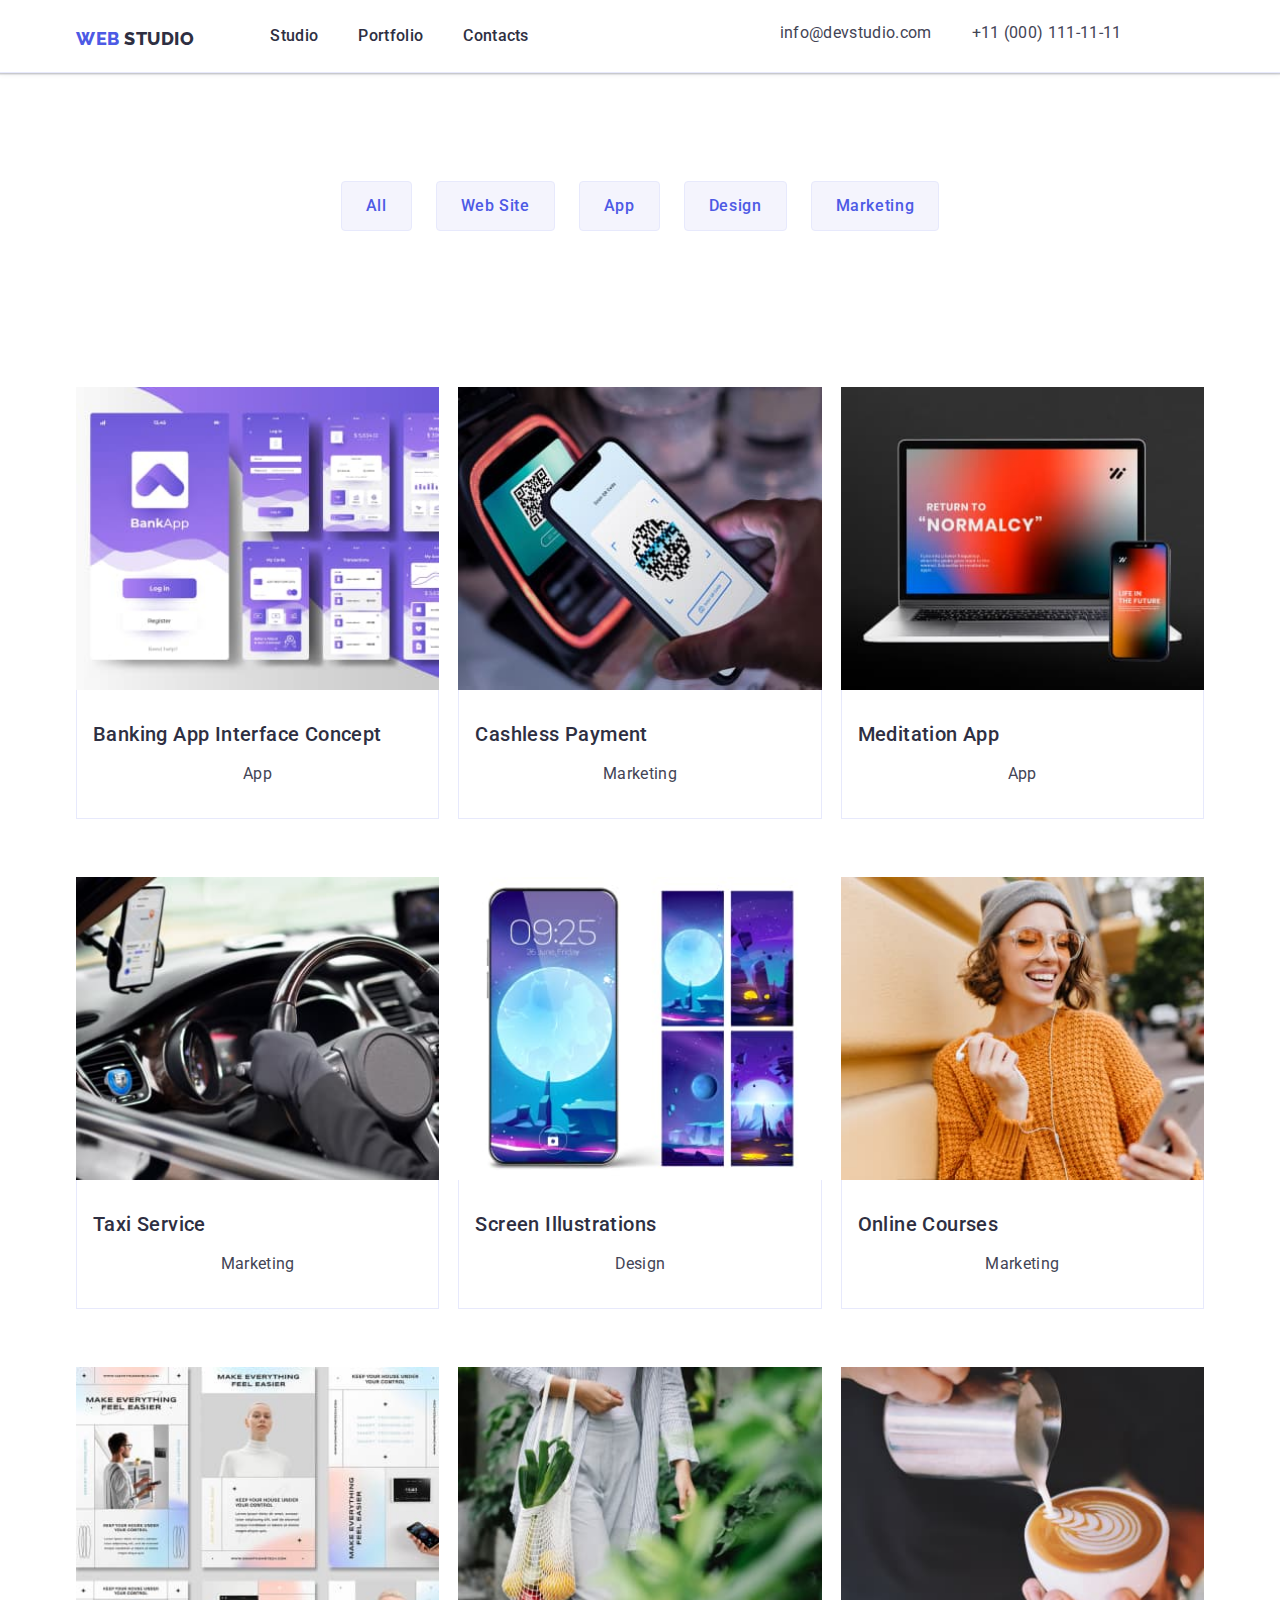
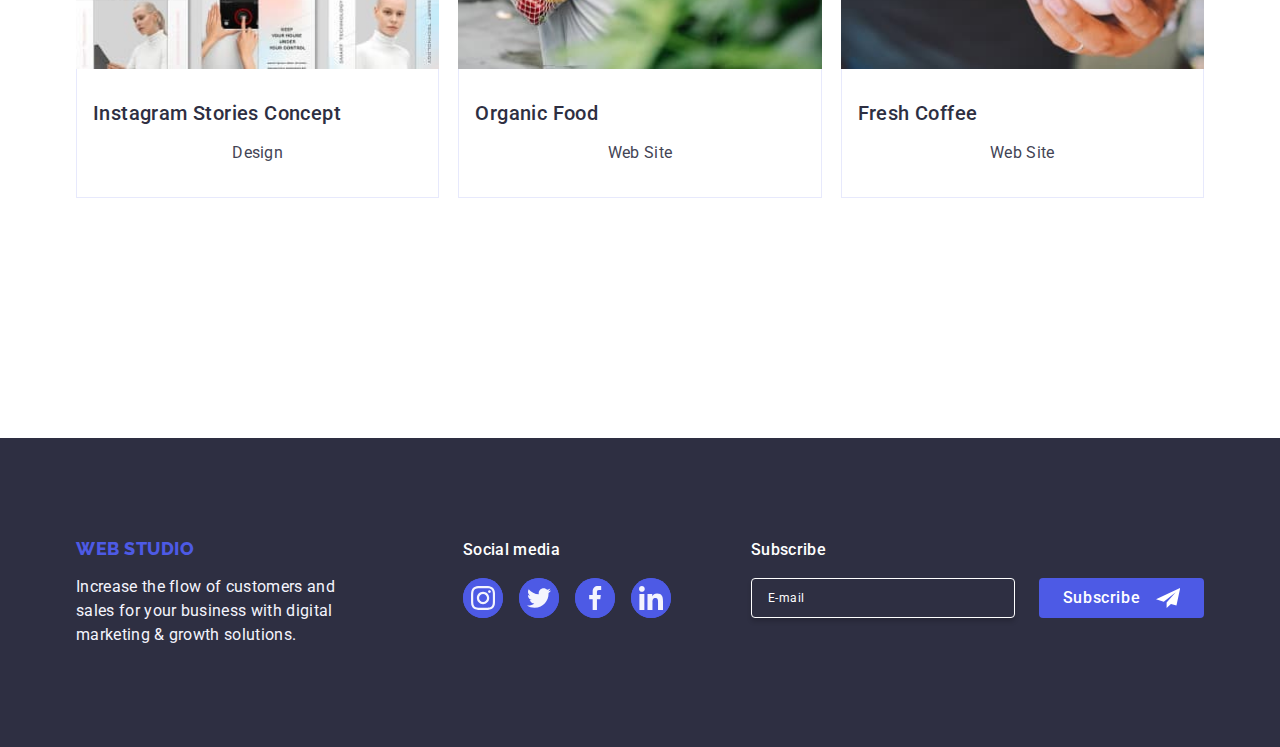
==== commit a3ddd920: "layout fixed" ====
--- a/portfolio.html
+++ b/portfolio.html
@@ -21,7 +21,7 @@
   </head>
   <body>
     <header class="hero-header">
-      <div class="container">
+      <div class="container header-container">
         <!-- Top line -->
         <!-- Menu nav -->
         <nav class="hero-link">
@@ -29,7 +29,7 @@
           <a class="link logo logo-blue hero-top-line" href="./portfolio.html"
             >Web <span class="link logo-header">Studio</span></a
           >
-          <ul class="list hero-link">
+          <ul class="list hero-link-ul">
             <li><a class="link nav" href="./index.html">Studio</a></li>
             <li><a class="link nav" href="./portfolio.html">Portfolio</a></li>
             <li><a class="link nav" href="">Contacts</a></li>
@@ -37,7 +37,7 @@
         </nav>
         <!-- contacts -->
         <address class="font">
-          <ul class="list hero-link">
+          <ul class="list hero-link address-list">
             <li>
               <a class="link adress" href="mailto:info@devstudio.com"
                 >info@devstudio.com</a
@@ -183,9 +183,8 @@
                   <h2 class="title-two image-description">
                     Screen Illustrations
                   </h2>
-                </div>
-
-                <p class="p-body">Design</p>
+                  <p class="p-body">Design</p>
+                </div>
               </a>
             </li>
             <li class="item">
--- a/css/styles.css
+++ b/css/styles.css
@@ -77,6 +77,7 @@
 
 .logo-header {
   color: var(--color-titles-body);
+  padding-top : 25.5px;
 }
 .logo-blue {
   color: var(--color-text);
@@ -84,7 +85,7 @@
   transition: color 250ms cubic-bezier(0.4, 0, 0.2, 1);
 }
 
-.logo-header-footer {
+.logo-footer {
   color: var(--color-light);
 }
 
@@ -100,6 +101,7 @@
 }
 .font {
   font-style: normal;
+
 }
 
 .adress{
@@ -211,7 +213,8 @@
 font-weight: 700;
 line-height: 107.143%;
 letter-spacing: 1.12px;
-padding: 60px 56px;
+padding-bottom: 48px;
+margin : auto;
 align-items: center;
 justify-content: center;
 max-width:496px;
@@ -219,8 +222,7 @@
 
 .subtitle-web-studio-blue
 {
- color: var(--color-titles-body);
-background-color: #ffffffff;
+color: var(--color-titles-body);
 text-align: center;
 font-size: 36px;
 font-style: normal;
@@ -229,7 +231,7 @@
 letter-spacing: 0.72px;
 text-transform: capitalize;
 line-height: 1.11;
-margin-bottom:72px;
+padding-bottom:72px;
 }
 
 .p-body {
@@ -281,12 +283,10 @@
     background-color: #ffffffff;
 }
 
-/* flexbox */
 .container{
   width: 1158px;
   margin:0 auto;
   padding: 0 15px;
-  display:flex;
 
 }
 .hero-header{
@@ -296,23 +296,12 @@
 }
 .hero-link{
   display:flex;
-  gap: 40px;
   align-items:center;
-  padding: 24px 0;
-  position: relative;
-  color: #404bbf;
-  transition: color 250ms cubic-bezier(0.4, 0, 0.2, 1);
 }
 .hero-top-line{
   margin-right:76px;
-  padding:25,5px 1169px 25,5px 156px;
+  padding-top: 21px;
   justify-content:flex-start;
-}
-.hero-section-one{
- max-width: 1440px;
-height: 600px;
-top: 72px;
-padding: 188px 0;
 }
 .hero-section-button{
   display: block;
@@ -322,10 +311,9 @@
   height:56px;
   border:none;
   border-radius:4px;
-  background-color : 250ms cubic-bezier(0.4, 0, 0.2, 1);
+  margin:auto;
 }
 .hero-section-two{
-  padding:120px 0;
   display:flex;
   justify-content: flex-start;
   gap:24px;
@@ -357,7 +345,7 @@
 .card-set {
   display: flex;
   flex-wrap: wrap;
-  column-gap: 24px;
+  column-gap: 9px;
   row-gap:48px;
   margin-left:-10px;
   margin-top:-10px;
@@ -430,7 +418,6 @@
   margin-bottom: 72px;
   padding:12px 24px;
   border-radius: 4px;
-  border: 1px solid #e7e9fc;
 }
 .portfolio-image {
   display: block;
@@ -453,7 +440,6 @@
   display: inline-block;
   display: flex;
   align-items: baseline;
-  margin-right:120px;
 }
 
 .ul-svg{
@@ -545,7 +531,7 @@
   background-color: #31d0aa;
 }
 .div-footer{
-  margin-right: 120px;
+  padding-right: 120px;
 }
 .div-icon{
   display:flex;
@@ -675,7 +661,6 @@
 }
 .hero-link .link:first-child {
   position: relative;
-  color: #404bbf;
   transition: color 250ms cubic-bezier(0.4, 0, 0.2, 1);
 }
 ::placeholder{
@@ -700,12 +685,10 @@
 label {
   display: flex;
   flex-direction: column;
-  width: 360px;
   height: 58px;
   top: 18px;
   border-radius: 4px;
   border: 1px;
-  margin-left: 24px;
 }
 .subscribe-paragraf{
 font-family: Roboto;
@@ -714,7 +697,7 @@
 line-height: 24px;
 letter-spacing: 0.02em;
 color:#ffffff;
-margin-bottom: 16px;
+padding-bottom: 16px;
 }
 .footer-form{
   display:flex;
@@ -767,17 +750,17 @@
 .div-input{
   position:relative;
 }
-.input.modal{
-  width:100%;
-  height:40px;
-  border:1px solid rgba(46,47,66,0.4);
-  border-radius:4px;
+.input-modal{
+  width: 100%;
+  height: 40px;
+  border: 1px solid rgba(46, 47, 66, 0.4);
+  border-radius: 4px;
   background-color: transparent;
   padding-left: 38px;
   outline: transparent;
-  transition: border-color 250ms cubic-bezier(0.4, 0, 0, 0.2, 1);
-}
-.input.modal:focus{
+  transition: border-color 250ms cubic-bezier(0.4, 0, 0.2, 1); 
+}
+.input-modal:focus{
   border-color:#4D5AE5;
 }
 .svg-modal{
@@ -791,9 +774,9 @@
   fill: #4D5AE5;
 }
 .text-area{
-  width:100%;
+  width: 100%;
   height: 120px;
-  font-size:12px;
+  font-size: 12px;
   line-height: 1.17;
   letter-spacing: 0.04em;
   color: rgba(46, 47, 66, 0.4);
@@ -803,7 +786,7 @@
   padding: 8px 16px;
   outline: transparent;
   resize: none;
-  transition: fill 250ms cubic-bezier(0.4, 0, 0.2, 1);
+  transition: border-color 250ms cubic-bezier(0.4, 0, 0.2, 1);
 }
 .text-area:focus{
   border-color:#4D5AE5;
@@ -840,6 +823,7 @@
   color:#4d5ae5;
 }
 .button-form-modal{
+  display:block;
   color: #ffffff;
   font-family: "Roboto", sans-serif;
   background-color: #4D5AE5;
@@ -854,4 +838,38 @@
   height: 56px;
   border: none;
   transition: background-color 250ms cubic-bezier(0.4, 0, 0.2, 1);
+}
+.comment-div{
+  margin-bottom:16px;
+}
+
+.text-area-div:checked + .svg-modal .svg-icons{
+  fill: #4D5AE5;
+}
+input:checked + .label-checkbox span:first-child{
+  background-color: #404bbf;
+  border: none;
+  fill: #f4f4fd;
+}
+.modal-div:focus-within{
+  fill: #4D5AE5;
+}
+.header-container{
+  display : flex;
+}
+.address-list{
+  padding :21px 0 0 251px;
+  gap : 40px;
+  display: flex;
+}
+.hero-link-ul{
+  display: flex;
+  gap: 40px;
+  padding: 24px 0;
+  position: relative;
+  color: #404bbf;
+  transition: color 250ms cubic-bezier(0.4, 0, 0.2, 1);
+}
+.form-div{
+  padding-left: 80px;
 }